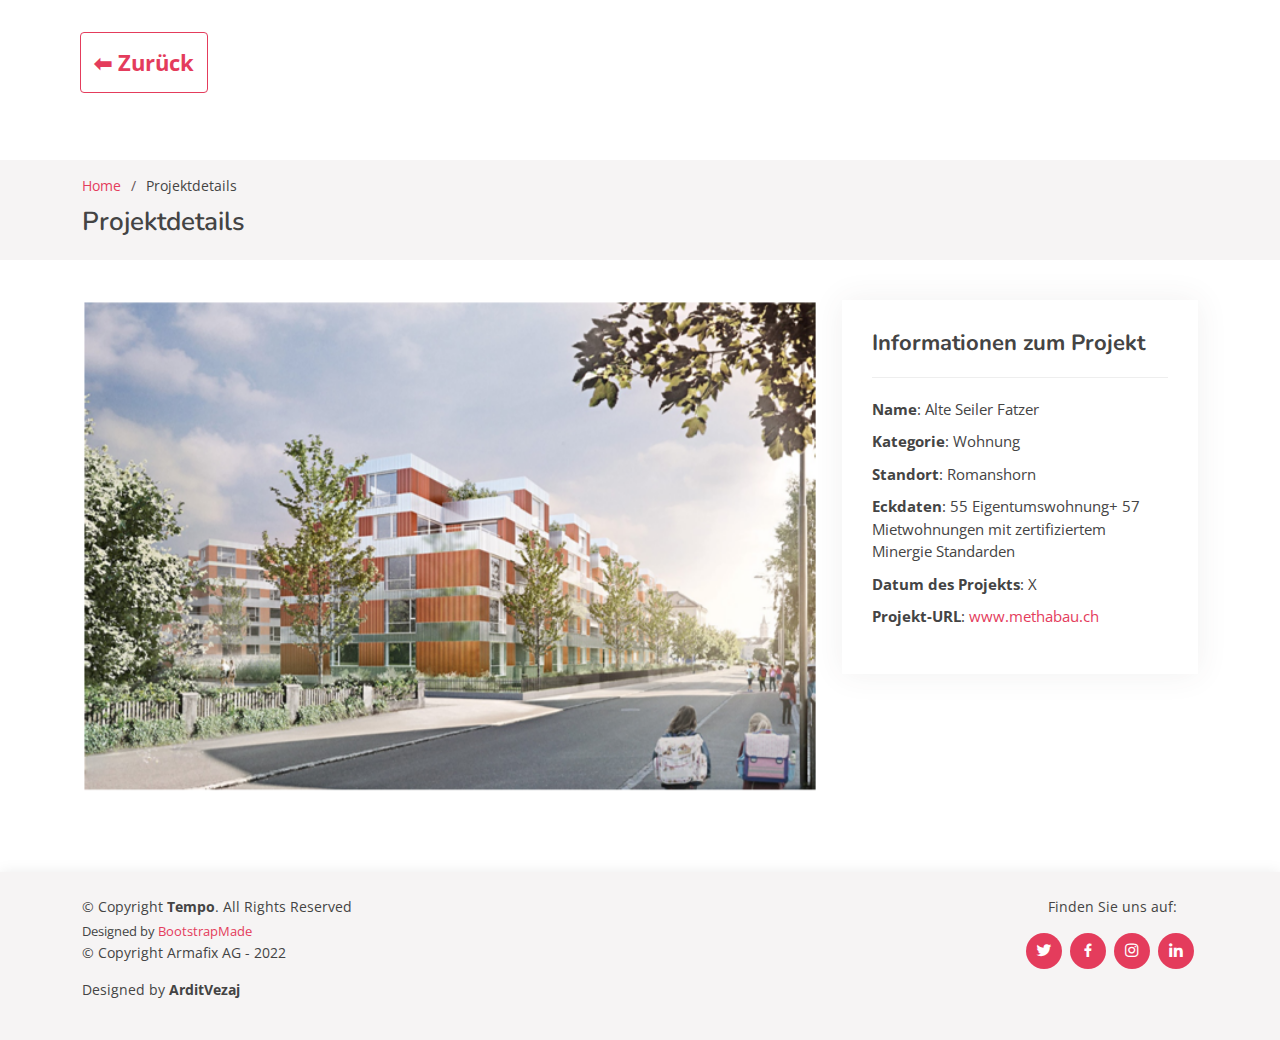
==== AlteSeilerFatzer.html @ c5bcd4b0 "3 project details pages added and stype improvements" ====
<!DOCTYPE html>
<html lang="en">

<head>
  <meta charset="utf-8">
  <meta content="width=device-width, initial-scale=1.0" name="viewport">

  <title>Projektdetails</title>
  <meta content="" name="description">
  <meta content="" name="keywords">

  <!-- Favicons -->
  <link href="assets/img/icon.png" rel="icon">
  <link href="assets/img/icon.png" rel="icon">

  <!-- Google Fonts -->
  <link href="https://fonts.googleapis.com/css?family=Open+Sans:300,300i,400,400i,600,600i,700,700i|Nunito:300,300i,400,400i,600,600i,700,700i|Poppins:300,300i,400,400i,500,500i,600,600i,700,700i" rel="stylesheet">

  <!-- Vendor CSS Files -->
  <link href="assets/vendor/bootstrap/css/bootstrap.min.css" rel="stylesheet">
  <link href="assets/vendor/bootstrap-icons/bootstrap-icons.css" rel="stylesheet">
  <link href="assets/vendor/boxicons/css/boxicons.min.css" rel="stylesheet">
  <link href="assets/vendor/glightbox/css/glightbox.min.css" rel="stylesheet">
  <link href="assets/vendor/remixicon/remixicon.css" rel="stylesheet">
  <link href="assets/vendor/swiper/swiper-bundle.min.css" rel="stylesheet">

  <!-- Template Main CSS File -->
  <link href="assets/css/style.css" rel="stylesheet">

</head>

<body>

  <button onclick="window.history.back()" id="zurück">⬅ Zurück</button>

  <main id="main">

    <!-- ======= Breadcrumbs ======= -->
    <section id="breadcrumbs" class="breadcrumbs">
      <div class="container">

        <ol>
          <li><a href="index.html">Home</a></li>
          <li>Projektdetails</li>
        </ol>
        <h2>Projektdetails</h2>

      </div>
    </section><!-- End Breadcrumbs -->

    <!-- ======= Portfolio Details Section ======= -->
    <section id="portfolio-details" class="portfolio-details">
      <div class="container">

        <div class="row gy-4">

          <div class="col-lg-8">
            <div class="portfolio-details-slider swiper">
              <div class="swiper-wrapper align-items-center">

                <div class="swiper-slide">
                  <img src="assets/img/aktuelle-projekte/projekt1.png" alt="">
                </div>

              </div>
              <div class="swiper-pagination"></div>
            </div>
          </div>

          <div class="col-lg-4">

            <div class="portfolio-info">
              <h3>Informationen zum Projekt</h3>
              <ul>
                <li><strong>Name</strong>: Alte Seiler Fatzer</li>
                <li><strong>Kategorie</strong>: Wohnung</li>
                <li><strong>Standort</strong>: Romanshorn</li>
                <li><strong>Eckdaten</strong>: 55 Eigentumswohnung+ 57 Mietwohnungen mit zertifiziertem Minergie Standarden</li>
                <li><strong>Datum des Projekts</strong>: X</li>
                <li><strong>Projekt-URL</strong>: <a href="https://www.methabau.ch/unternehmen/news/detail/news/neubau-wohnueberbauung-alte-seilerei-fatzer-in-romanshorn/" target="_blank">www.methabau.ch</a></li>
              </ul>
            </div>
          </div>
        </div>
      </div>
    </section><!-- End Portfolio Details Section -->

  </main><!-- End #main -->

  <footer id="footer">

    <div class="container d-md-flex py-4">

      <div class="me-md-auto text-center text-md-start">
        
        <div class="copyright">
          &copy; Copyright <strong><span>Tempo</span></strong>. All Rights Reserved
        </div>
        <div class="credits">
         
          Designed by <a href="https://bootstrapmade.com/">BootstrapMade</a>
        </div>

        <div class="footer-text">
          <p>© Copyright Armafix AG - 2022</p>
          <p>Designed by <strong>ArditVezaj</strong></p>
        </div>

      </div>

      <div class="social-links text-center text-md-right pt-3 pt-md-0">
        <p>Finden Sie uns auf:</p>
        <a href="#" class="twitter"><i class="bx bxl-twitter"></i></a>
        <a href="https://www.facebook.com/people/Armafix-AG/100054485138677/" target="_blank" class="facebook"><i class="bx bxl-facebook"></i></a>
        <a href="#" class="instagram"><i class="bx bxl-instagram"></i></a>
        <a href="#" class="linkedin"><i class="bx bxl-linkedin"></i></a>
      </div>
    </div>
  </footer><!-- End Footer -->

  <a href="#" class="back-to-top d-flex align-items-center justify-content-center"><i class="bi bi-arrow-up-short"></i></a>

  <!-- Vendor JS Files -->
  <script src="assets/vendor/bootstrap/js/bootstrap.bundle.min.js"></script>
  <script src="assets/vendor/glightbox/js/glightbox.min.js"></script>
  <script src="assets/vendor/isotope-layout/isotope.pkgd.min.js"></script>
  <script src="assets/vendor/swiper/swiper-bundle.min.js"></script>

  <!-- Template Main JS File -->
  <script src="assets/js/main.js"></script>

</body>

</html>
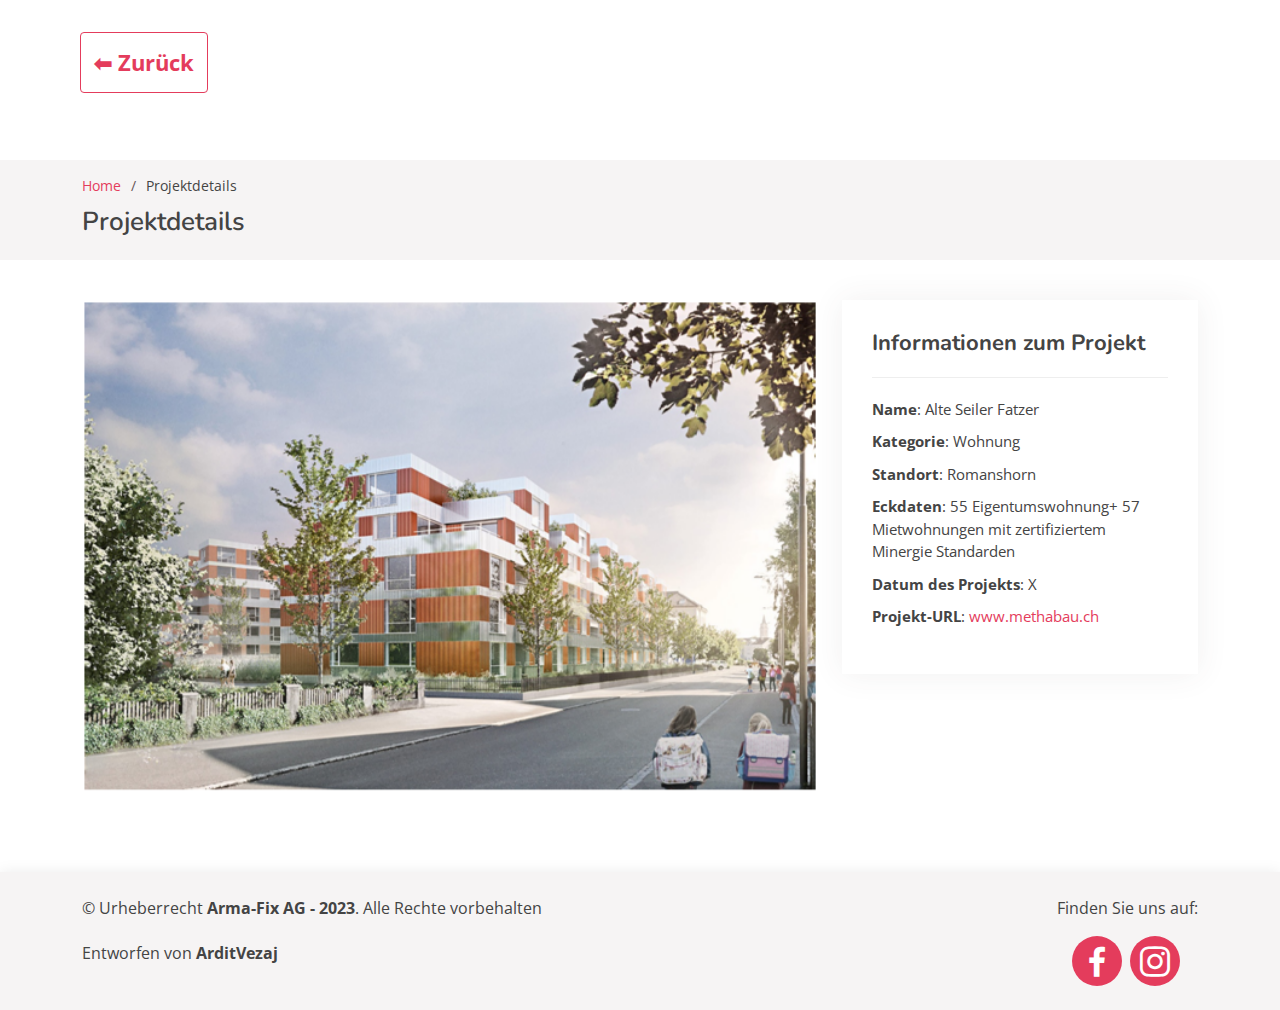
==== commit d4a38c02: "contact section added" ====
--- a/AlteSeilerFatzer.html
+++ b/AlteSeilerFatzer.html
@@ -91,29 +91,20 @@
 
     <div class="container d-md-flex py-4">
 
+      
       <div class="me-md-auto text-center text-md-start">
-        
-        <div class="copyright">
-          &copy; Copyright <strong><span>Tempo</span></strong>. All Rights Reserved
+        <div class="copyright"> 
+          <p>&copy; Urheberrecht <strong><span>Arma-Fix AG - 2023</span></strong>. Alle Rechte vorbehalten
+        </p></div>
+        <div class="credits">
+          <p>Entworfen von <strong>ArditVezaj</strong></p>
         </div>
-        <div class="credits">
-         
-          Designed by <a href="https://bootstrapmade.com/">BootstrapMade</a>
-        </div>
-
-        <div class="footer-text">
-          <p>© Copyright Armafix AG - 2022</p>
-          <p>Designed by <strong>ArditVezaj</strong></p>
-        </div>
-
       </div>
 
       <div class="social-links text-center text-md-right pt-3 pt-md-0">
         <p>Finden Sie uns auf:</p>
-        <a href="#" class="twitter"><i class="bx bxl-twitter"></i></a>
         <a href="https://www.facebook.com/people/Armafix-AG/100054485138677/" target="_blank" class="facebook"><i class="bx bxl-facebook"></i></a>
         <a href="#" class="instagram"><i class="bx bxl-instagram"></i></a>
-        <a href="#" class="linkedin"><i class="bx bxl-linkedin"></i></a>
       </div>
     </div>
   </footer><!-- End Footer -->
--- a/assets/css/style.css
+++ b/assets/css/style.css
@@ -936,193 +936,6 @@
 }
 
 /*--------------------------------------------------------------
-# Pricing
---------------------------------------------------------------*/
-.pricing .box {
-  padding: 20px;
-  background: #f9f9f9;
-  text-align: center;
-  border-radius: 8px;
-  position: relative;
-  overflow: hidden;
-  border: 2px solid #f9f9f9;
-}
-
-.pricing .box h3 {
-  font-weight: 400;
-  padding: 15px;
-  margin-top: 15px;
-  font-size: 20px;
-  font-weight: 600;
-  color: #493c3e;
-}
-
-.pricing .box h4 {
-  font-size: 42px;
-  color: #e43c5c;
-  font-weight: 500;
-  font-family: "Open Sans", sans-serif;
-  margin-bottom: 20px;
-}
-
-.pricing .box h4 sup {
-  font-size: 20px;
-  top: -15px;
-  left: -3px;
-}
-
-.pricing .box h4 span {
-  color: #bababa;
-  font-size: 16px;
-  font-weight: 300;
-}
-
-.pricing .box ul {
-  padding: 0;
-  list-style: none;
-  color: #493c3e;
-  text-align: center;
-  line-height: 20px;
-  font-size: 14px;
-}
-
-.pricing .box ul li {
-  padding-bottom: 16px;
-}
-
-.pricing .box ul i {
-  color: #e43c5c;
-  font-size: 18px;
-  padding-right: 4px;
-}
-
-.pricing .box ul .na {
-  color: #ccc;
-  text-decoration: line-through;
-}
-
-.pricing .box .btn-wrap {
-  padding: 15px;
-  text-align: center;
-}
-
-.pricing .box .btn-buy {
-  display: inline-block;
-  padding: 8px 40px 10px 40px;
-  border-radius: 50px;
-  border: 2px solid #e43c5c;
-  color: #e43c5c;
-  font-size: 14px;
-  font-weight: 400;
-  font-family: "Nunito", sans-serif;
-  font-weight: 600;
-  transition: 0.3s;
-}
-
-.pricing .box .btn-buy:hover {
-  background: #e43c5c;
-  color: #fff;
-}
-
-.pricing .recommended {
-  border-color: #e43c5c;
-}
-
-.pricing .recommended .btn-buy {
-  background: #e43c5c;
-  color: #fff;
-}
-
-.pricing .recommended .btn-buy:hover {
-  background: #d91e42;
-  border-color: #d91e42;
-}
-
-.pricing .recommended-badge {
-  position: absolute;
-  top: 5px;
-  left: 50%;
-  transform: translateX(-50%);
-  z-index: 1;
-  font-size: 13px;
-  padding: 3px 25px 6px 25px;
-  background: #fce6ea;
-  color: #e43c5c;
-  border-radius: 50px;
-}
-
-/*--------------------------------------------------------------
-# F.A.Q
---------------------------------------------------------------*/
-.faq {
-  padding: 60px 0;
-}
-
-.faq .faq-list {
-  padding: 0;
-  list-style: none;
-}
-
-.faq .faq-list li {
-  border-bottom: 1px solid #f1eeef;
-  margin-bottom: 20px;
-  padding-bottom: 20px;
-}
-
-.faq .faq-list .question {
-  display: block;
-  position: relative;
-  font-family: #e43c5c;
-  font-size: 18px;
-  line-height: 24px;
-  font-weight: 400;
-  padding-left: 25px;
-  cursor: pointer;
-  color: #d01d3f;
-  transition: 0.3s;
-}
-
-.faq .faq-list i {
-  font-size: 16px;
-  position: absolute;
-  left: 0;
-  top: -2px;
-}
-
-.faq .faq-list p {
-  margin-bottom: 0;
-  padding: 10px 0 0 25px;
-}
-
-.faq .faq-list .icon-show {
-  display: none;
-}
-
-.faq .faq-list .collapsed {
-  color: black;
-}
-
-.faq .faq-list .collapsed:hover {
-  color: #e43c5c;
-}
-
-.faq .faq-list .collapsed .icon-show {
-  display: inline-block;
-  transition: 0.6s;
-}
-
-.faq .faq-list .collapsed .icon-close {
-  display: none;
-  transition: 0.6s;
-}
-
-@media (min-width: 1280px) {
-  .faq .container {
-    padding: 0 120px;
-  }
-}
-
-/*--------------------------------------------------------------
 # Team
 --------------------------------------------------------------*/
 .team {
@@ -1210,6 +1023,45 @@
 }
 
 /*--------------------------------------------------------------
+# Partner
+--------------------------------------------------------------*/
+.partner-logo {
+  display: grid;
+  grid-template-columns: 25% 25% 25%;
+  text-align: center;
+  justify-content: center;
+  align-items: center;
+}
+
+.partner-logo a {
+  padding: 1rem;
+  margin: 1rem;
+}
+
+.partner-logo a:hover {
+  background: linear-gradient(#e43c5c, #dc687d);
+  color: white;
+  border-radius: 8px;
+}
+
+.partner-logo img {
+  width: 12rem;
+  height: 9rem;
+  border-radius: 8px;
+}
+
+.partner-logo h4 {
+  margin-top: 2rem;
+  font-weight: bold;
+}
+
+@media (max-width: 48rem) {
+  .partner-logo {
+    grid-template-columns: 80%;
+  }
+}
+
+/*--------------------------------------------------------------
 # Contact
 --------------------------------------------------------------*/
 .contact .info {
@@ -1403,514 +1255,6 @@
 }
 
 /*--------------------------------------------------------------
-# Blog
---------------------------------------------------------------*/
-.blog {
-  padding: 40px 0 20px 0;
-}
-
-.blog .entry {
-  padding: 30px;
-  margin-bottom: 60px;
-  box-shadow: 0 4px 16px rgba(0, 0, 0, 0.1);
-}
-
-.blog .entry .entry-img {
-  max-height: 440px;
-  margin: -30px -30px 20px -30px;
-  overflow: hidden;
-}
-
-.blog .entry .entry-title {
-  font-size: 28px;
-  font-weight: bold;
-  padding: 0;
-  margin: 0 0 20px 0;
-}
-
-.blog .entry .entry-title a {
-  color: #493c3e;
-  transition: 0.3s;
-}
-
-.blog .entry .entry-title a:hover {
-  color: #e43c5c;
-}
-
-.blog .entry .entry-meta {
-  margin-bottom: 15px;
-  color: #b1a0a3;
-}
-
-.blog .entry .entry-meta ul {
-  display: flex;
-  flex-wrap: wrap;
-  list-style: none;
-  align-items: center;
-  padding: 0;
-  margin: 0;
-}
-
-.blog .entry .entry-meta ul li + li {
-  padding-left: 20px;
-}
-
-.blog .entry .entry-meta i {
-  font-size: 16px;
-  margin-right: 8px;
-  line-height: 0;
-}
-
-.blog .entry .entry-meta a {
-  color: #777777;
-  font-size: 14px;
-  display: inline-block;
-  line-height: 1;
-}
-
-.blog .entry .entry-content p {
-  line-height: 24px;
-}
-
-.blog .entry .entry-content .read-more {
-  -moz-text-align-last: right;
-  text-align-last: right;
-}
-
-.blog .entry .entry-content .read-more a {
-  display: inline-block;
-  background: #e43c5c;
-  color: #fff;
-  padding: 6px 20px;
-  transition: 0.3s;
-  font-size: 14px;
-  border-radius: 4px;
-}
-
-.blog .entry .entry-content .read-more a:hover {
-  background: #e7526f;
-}
-
-.blog .entry .entry-content h3 {
-  font-size: 22px;
-  margin-top: 30px;
-  font-weight: bold;
-}
-
-.blog .entry .entry-content blockquote {
-  overflow: hidden;
-  background-color: #fafafa;
-  padding: 60px;
-  position: relative;
-  text-align: center;
-  margin: 20px 0;
-}
-
-.blog .entry .entry-content blockquote p {
-  color: #444444;
-  line-height: 1.6;
-  margin-bottom: 0;
-  font-style: italic;
-  font-weight: 500;
-  font-size: 22px;
-}
-
-.blog .entry .entry-content blockquote::after {
-  content: "";
-  position: absolute;
-  left: 0;
-  top: 0;
-  bottom: 0;
-  width: 3px;
-  background-color: #493c3e;
-  margin-top: 20px;
-  margin-bottom: 20px;
-}
-
-.blog .entry .entry-footer {
-  padding-top: 10px;
-  border-top: 1px solid #e6e6e6;
-}
-
-.blog .entry .entry-footer i {
-  color: #9a8487;
-  display: inline;
-}
-
-.blog .entry .entry-footer a {
-  color: #57484a;
-  transition: 0.3s;
-}
-
-.blog .entry .entry-footer a:hover {
-  color: #e43c5c;
-}
-
-.blog .entry .entry-footer .cats {
-  list-style: none;
-  display: inline;
-  padding: 0 20px 0 0;
-  font-size: 14px;
-}
-
-.blog .entry .entry-footer .cats li {
-  display: inline-block;
-}
-
-.blog .entry .entry-footer .tags {
-  list-style: none;
-  display: inline;
-  padding: 0;
-  font-size: 14px;
-}
-
-.blog .entry .entry-footer .tags li {
-  display: inline-block;
-}
-
-.blog .entry .entry-footer .tags li + li::before {
-  padding-right: 6px;
-  color: #6c757d;
-  content: ",";
-}
-
-.blog .entry .entry-footer .share {
-  font-size: 16px;
-}
-
-.blog .entry .entry-footer .share i {
-  padding-left: 5px;
-}
-
-.blog .entry-single {
-  margin-bottom: 30px;
-}
-
-.blog .blog-author {
-  padding: 20px;
-  margin-bottom: 30px;
-  box-shadow: 0 4px 16px rgba(0, 0, 0, 0.1);
-}
-
-.blog .blog-author img {
-  width: 120px;
-  margin-right: 20px;
-}
-
-.blog .blog-author h4 {
-  font-weight: 600;
-  font-size: 22px;
-  margin-bottom: 0px;
-  padding: 0;
-  color: #493c3e;
-}
-
-.blog .blog-author .social-links {
-  margin: 0 10px 10px 0;
-}
-
-.blog .blog-author .social-links a {
-  color: rgba(73, 60, 62, 0.5);
-  margin-right: 5px;
-}
-
-.blog .blog-author p {
-  font-style: italic;
-  color: #b7b7b7;
-}
-
-.blog .blog-comments {
-  margin-bottom: 30px;
-}
-
-.blog .blog-comments .comments-count {
-  font-weight: bold;
-}
-
-.blog .blog-comments .comment {
-  margin-top: 30px;
-  position: relative;
-}
-
-.blog .blog-comments .comment .comment-img {
-  margin-right: 14px;
-}
-
-.blog .blog-comments .comment .comment-img img {
-  width: 60px;
-}
-
-.blog .blog-comments .comment h5 {
-  font-size: 16px;
-  margin-bottom: 2px;
-}
-
-.blog .blog-comments .comment h5 a {
-  font-weight: bold;
-  color: #444444;
-  transition: 0.3s;
-}
-
-.blog .blog-comments .comment h5 a:hover {
-  color: #e43c5c;
-}
-
-.blog .blog-comments .comment h5 .reply {
-  padding-left: 10px;
-  color: #493c3e;
-}
-
-.blog .blog-comments .comment h5 .reply i {
-  font-size: 20px;
-}
-
-.blog .blog-comments .comment time {
-  display: block;
-  font-size: 14px;
-  color: #655356;
-  margin-bottom: 5px;
-}
-
-.blog .blog-comments .comment.comment-reply {
-  padding-left: 40px;
-}
-
-.blog .blog-comments .reply-form {
-  margin-top: 30px;
-  padding: 30px;
-  box-shadow: 0 4px 16px rgba(0, 0, 0, 0.1);
-}
-
-.blog .blog-comments .reply-form h4 {
-  font-weight: bold;
-  font-size: 22px;
-}
-
-.blog .blog-comments .reply-form p {
-  font-size: 14px;
-}
-
-.blog .blog-comments .reply-form input {
-  border-radius: 4px;
-  padding: 10px 10px;
-  font-size: 14px;
-}
-
-.blog .blog-comments .reply-form input:focus {
-  box-shadow: none;
-  border-color: #f096a7;
-}
-
-.blog .blog-comments .reply-form textarea {
-  border-radius: 4px;
-  padding: 10px 10px;
-  font-size: 14px;
-}
-
-.blog .blog-comments .reply-form textarea:focus {
-  box-shadow: none;
-  border-color: #f096a7;
-}
-
-.blog .blog-comments .reply-form .form-group {
-  margin-bottom: 25px;
-}
-
-.blog .blog-comments .reply-form .btn-primary {
-  border-radius: 4px;
-  padding: 10px 20px;
-  border: 0;
-  background-color: #493c3e;
-}
-
-.blog .blog-comments .reply-form .btn-primary:hover {
-  background-color: #57484a;
-}
-
-.blog .blog-pagination {
-  color: #816a6e;
-}
-
-.blog .blog-pagination ul {
-  display: flex;
-  padding: 0;
-  margin: 0;
-  list-style: none;
-}
-
-.blog .blog-pagination li {
-  margin: 0 5px;
-  transition: 0.3s;
-}
-
-.blog .blog-pagination li a {
-  color: #493c3e;
-  padding: 7px 16px;
-  display: flex;
-  align-items: center;
-  justify-content: center;
-}
-
-.blog .blog-pagination li.active,
-.blog .blog-pagination li:hover {
-  background: #e43c5c;
-}
-
-.blog .blog-pagination li.active a,
-.blog .blog-pagination li:hover a {
-  color: #fff;
-}
-
-.blog .sidebar {
-  padding: 30px;
-  margin: 0 0 60px 20px;
-  box-shadow: 0 4px 16px rgba(0, 0, 0, 0.1);
-}
-
-.blog .sidebar .sidebar-title {
-  font-size: 20px;
-  font-weight: 700;
-  padding: 0 0 0 0;
-  margin: 0 0 15px 0;
-  color: #493c3e;
-  position: relative;
-}
-
-.blog .sidebar .sidebar-item {
-  margin-bottom: 30px;
-}
-
-.blog .sidebar .search-form form {
-  background: #fff;
-  border: 1px solid #ddd;
-  padding: 3px 10px;
-  position: relative;
-}
-
-.blog .sidebar .search-form form input[type="text"] {
-  border: 0;
-  padding: 4px;
-  border-radius: 4px;
-  width: calc(100% - 40px);
-}
-
-.blog .sidebar .search-form form button {
-  position: absolute;
-  top: 0;
-  right: 0;
-  bottom: 0;
-  border: 0;
-  background: none;
-  font-size: 16px;
-  padding: 0 15px;
-  margin: -1px;
-  background: #e43c5c;
-  color: #fff;
-  transition: 0.3s;
-  border-radius: 0 4px 4px 0;
-  line-height: 0;
-}
-
-.blog .sidebar .search-form form button i {
-  line-height: 0;
-}
-
-.blog .sidebar .search-form form button:hover {
-  background: #e64e6b;
-}
-
-.blog .sidebar .categories ul {
-  list-style: none;
-  padding: 0;
-}
-
-.blog .sidebar .categories ul li + li {
-  padding-top: 10px;
-}
-
-.blog .sidebar .categories ul a {
-  color: #493c3e;
-  transition: 0.3s;
-}
-
-.blog .sidebar .categories ul a:hover {
-  color: #e43c5c;
-}
-
-.blog .sidebar .categories ul a span {
-  padding-left: 5px;
-  color: #aaaaaa;
-  font-size: 14px;
-}
-
-.blog .sidebar .recent-posts .post-item + .post-item {
-  margin-top: 15px;
-}
-
-.blog .sidebar .recent-posts img {
-  width: 80px;
-  float: left;
-}
-
-.blog .sidebar .recent-posts h4 {
-  font-size: 15px;
-  margin-left: 95px;
-  font-weight: bold;
-}
-
-.blog .sidebar .recent-posts h4 a {
-  color: #493c3e;
-  transition: 0.3s;
-}
-
-.blog .sidebar .recent-posts h4 a:hover {
-  color: #e43c5c;
-}
-
-.blog .sidebar .recent-posts time {
-  display: block;
-  margin-left: 95px;
-  font-style: italic;
-  font-size: 14px;
-  color: #aaaaaa;
-}
-
-.blog .sidebar .tags {
-  margin-bottom: -10px;
-}
-
-.blog .sidebar .tags ul {
-  list-style: none;
-  padding: 0;
-}
-
-.blog .sidebar .tags ul li {
-  display: inline-block;
-}
-
-.blog .sidebar .tags ul a {
-  color: #8e767a;
-  font-size: 14px;
-  padding: 6px 14px;
-  margin: 0 6px 8px 0;
-  border: 1px solid #f6f4f4;
-  display: inline-block;
-  transition: 0.3s;
-}
-
-.blog .sidebar .tags ul a:hover {
-  color: #fff;
-  border: 1px solid #e43c5c;
-  background: #e43c5c;
-}
-
-.blog .sidebar .tags ul a span {
-  padding-left: 5px;
-  color: #dfd8d9;
-  font-size: 14px;
-}
-
-/*--------------------------------------------------------------
 # Footer
 --------------------------------------------------------------*/
 #footer {
@@ -2046,23 +1390,29 @@
   color: #444444;
 }
 
+.copyright p,
+.credits p,
+.social-links p {
+  font-size: 1rem;
+}
+
 #footer .social-links a {
-  font-size: 18px;
+  font-size: 40px;
   display: inline-block;
   background: #e43c5c;
   color: #fff;
   line-height: 1;
-  padding: 8px 0;
+  padding: 6px 0;
   margin-right: 4px;
   border-radius: 50%;
   text-align: center;
-  width: 36px;
-  height: 36px;
+  width: 50px;
+  height: 50px;
   transition: 0.3s;
 }
 
 #footer .social-links a:hover {
-  background: #d01d3f;
+  background: #df8797;
   color: #fff;
   text-decoration: none;
 }
